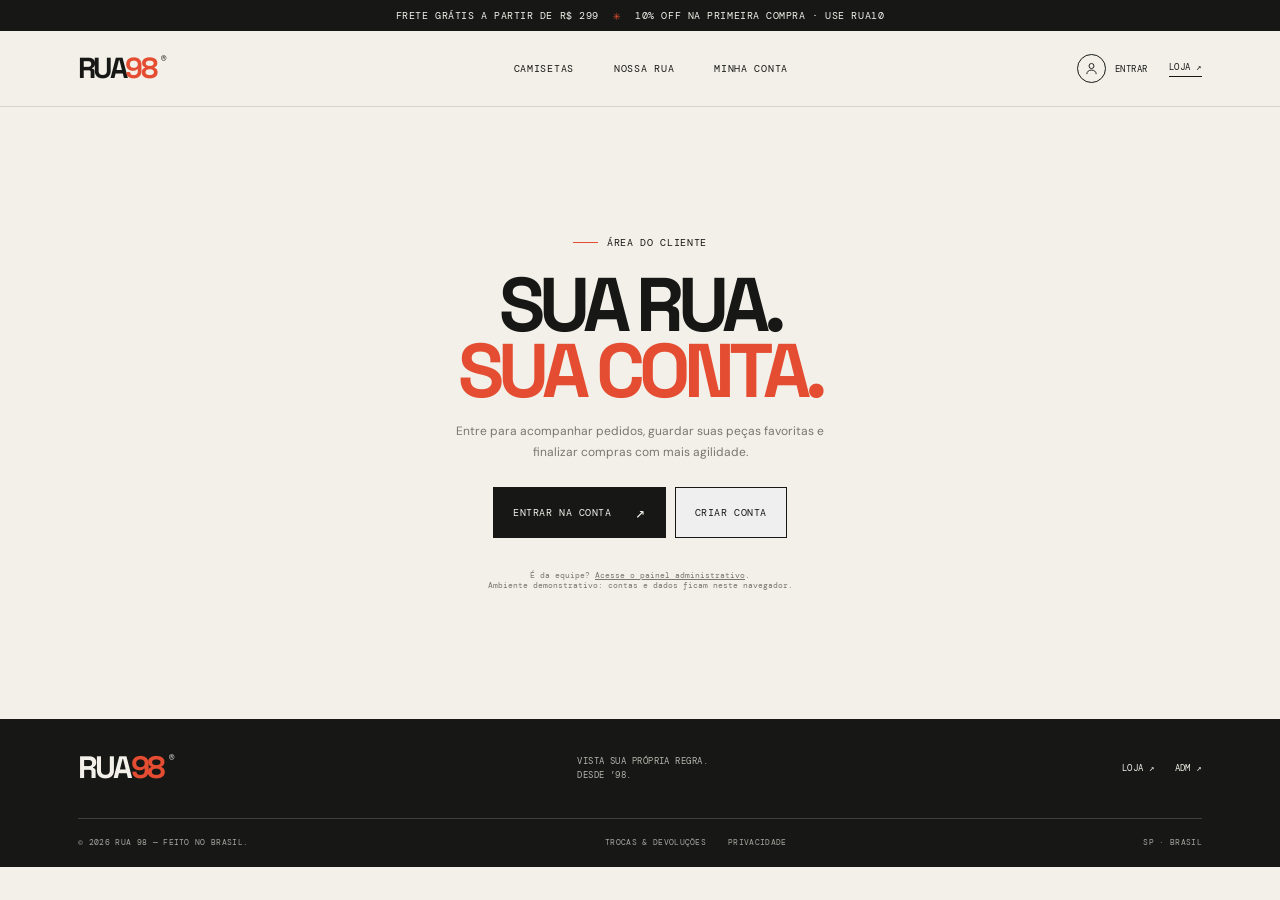
==== conta.html @ 3a85a9a6 "Save source and v2 conversation for issue #3 Run: 42922839187 Generation: 42922839187-1794360842082" ====
<!doctype html>
<html lang="pt-BR">
<head>
  <meta charset="utf-8">
  <meta name="viewport" content="width=device-width, initial-scale=1">
  <meta name="theme-color" content="#f2f0e9">
  <meta name="description" content="Sua conta RUA 98: pedidos, favoritos e dados pessoais.">
  <link rel="icon" href="data:image/svg+xml,%3Csvg xmlns='http://www.w3.org/2000/svg' viewBox='0 0 64 64'%3E%3Crect width='64' height='64' fill='%23171816'/%3E%3Ctext x='7' y='45' font-size='34' font-family='Arial' font-weight='700' fill='%23e44d32'%3ER98%3C/text%3E%3C/svg%3E">
  <title>Minha conta — RUA 98</title>
  <link rel="preconnect" href="https://fonts.googleapis.com">
  <link rel="preconnect" href="https://fonts.gstatic.com" crossorigin>
  <link href="https://fonts.googleapis.com/css2?family=DM+Mono:wght@400;500&family=DM+Sans:wght@400;500;600;700;800&family=Space+Grotesk:wght@400;500;600;700&display=swap" rel="stylesheet">
  <link rel="stylesheet" href="styles.css">
  <link rel="stylesheet" href="extras.css">
</head>
<body class="account-page">
  <div class="announcement"><span>FRETE GRÁTIS A PARTIR DE R$ 299</span><span class="announcement-dot">✳</span><span>10% OFF NA PRIMEIRA COMPRA · USE RUA10</span></div>
  <header class="site-header">
    <a class="wordmark" href="index.html" aria-label="RUA 98 início">RUA<span>98</span><i>®</i></a>
    <nav class="main-nav" aria-label="Navegação"><a href="index.html#colecao">CAMISETAS</a><a href="index.html#manifesto">NOSSA RUA</a><a href="conta.html">MINHA CONTA</a></nav>
    <div class="header-actions">
      <a class="account-header-link" href="index.html#colecao">LOJA ↗</a>
    </div>
  </header>

  <main class="account-shell">
    <section class="account-guest" id="account-guest" hidden>
      <div class="account-guest-card">
        <span class="eyebrow"><span class="eyebrow-line"></span> ÁREA DO CLIENTE</span>
        <h1>SUA RUA.<br><span>SUA CONTA.</span></h1>
        <p>Entre para acompanhar pedidos, guardar suas peças favoritas e finalizar compras com mais agilidade.</p>
        <div class="account-guest-actions">
          <button class="button button-dark" type="button" id="guest-login">ENTRAR NA CONTA <span>↗</span></button>
          <button class="button" type="button" id="guest-register">CRIAR CONTA</button>
        </div>
        <div class="account-admin-note">É da equipe? <a href="admin.html">Acesse o painel administrativo</a>.<br>Ambiente demonstrativo: contas e dados ficam neste navegador.</div>
      </div>
    </section>

    <div id="account-app" hidden>
      <section class="account-hero">
        <div class="account-hero-inner">
          <div>
            <div class="eyebrow"><span class="eyebrow-line"></span> MINHA CONTA · RUA 98</div>
            <h1>SUA RUA,<br><span>SUAS REGRAS.</span></h1>
            <p id="hero-greeting">Tudo o que é seu, no mesmo lugar: pedidos, peças salvas e seus dados.</p>
          </div>
          <div class="account-identity">
            <div class="account-avatar-lg" id="hero-avatar">R</div>
            <div class="account-identity-info">
              <b id="hero-name">—</b>
              <span id="hero-email">—</span>
              <a id="hero-admin-link" href="admin.html" hidden>PAINEL ADM ↗</a>
            </div>
            <button class="account-logout-link" type="button" id="hero-logout">SAIR</button>
          </div>
        </div>
        <div class="account-stats">
          <div class="account-stat"><b id="stat-orders">0</b><span>PEDIDOS</span></div>
          <div class="account-stat"><b id="stat-favorites">0</b><span>FAVORITOS</span></div>
          <div class="account-stat"><b class="green" id="stat-spent">R$ 0</b><span>TOTAL GASTO</span></div>
          <div class="account-stat"><b id="stat-since">2026</b><span>NA RUA DESDE</span></div>
        </div>
      </section>

      <section class="account-main">
        <nav class="account-nav" aria-label="Seções da conta">
          <button type="button" data-pane="overview" class="active">VISÃO GERAL <span>01</span></button>
          <button type="button" data-pane="orders">MEUS PEDIDOS <span id="nav-orders">0</span></button>
          <button type="button" data-pane="favorites">FAVORITOS <span id="nav-favs">0</span></button>
          <button type="button" data-pane="profile">MEUS DADOS <span>↗</span></button>
          <a class="admin-nav-link" id="admin-nav-link" href="admin.html" hidden>PAINEL ADM ↗</a>
        </nav>
        <div class="account-content">
          <div class="account-pane" data-pane="overview" id="pane-overview"></div>
          <div class="account-pane" data-pane="orders" id="pane-orders" hidden></div>
          <div class="account-pane" data-pane="favorites" id="pane-favorites" hidden></div>
          <div class="account-pane" data-pane="profile" id="pane-profile" hidden>
            <div class="account-pane-title"><div><h2>MEUS DADOS.</h2><p>MANTENHA SEU UNIFORME EM DIA.</p></div></div>
            <div class="account-card">
              <h3>Dados pessoais e entrega</h3>
              <p>Essas informações agilizam o checkout. Seu e-mail de acesso não pode ser alterado nesta demonstração.</p>
              <form class="account-form-grid" id="profile-form" novalidate>
                <label>NOME<input name="name" autocomplete="name" required></label>
                <label>E-MAIL<input name="email" disabled></label>
                <label>TELEFONE<input name="phone" autocomplete="tel" placeholder="(11) 99999-9999"></label>
                <label>CEP<input name="zip" autocomplete="postal-code" placeholder="00000-000"></label>
                <label class="span-2">ENDEREÇO<input name="address" autocomplete="street-address" placeholder="Rua, avenida, número"></label>
                <label>CIDADE<input name="city" autocomplete="address-level2"></label>
                <label>ESTADO<input name="state" maxlength="2" autocomplete="address-level1" placeholder="SP"></label>
                <div class="account-card-actions span-2">
                  <button class="button button-dark" type="submit">SALVAR DADOS <span>↗</span></button>
                  <span class="account-inline-message" id="profile-message" hidden></span>
                </div>
              </form>
            </div>
            <div class="account-card">
              <h3>Segurança</h3>
              <p>Troque sua senha periodicamente. Nesta demo, tudo é armazenado localmente no navegador.</p>
              <form class="account-form-grid" id="password-form" novalidate>
                <label class="span-2">SENHA ATUAL<input type="password" name="current" autocomplete="current-password" required></label>
                <label>NOVA SENHA<input type="password" name="next" autocomplete="new-password" minlength="6" required></label>
                <label>CONFIRMAR NOVA SENHA<input type="password" name="confirm" autocomplete="new-password" minlength="6" required></label>
                <div class="account-card-actions span-2">
                  <button class="button" type="submit">ALTERAR SENHA <span>↗</span></button>
                  <span class="account-inline-message" id="password-message" hidden></span>
                </div>
              </form>
            </div>
          </div>
        </div>
      </section>
    </div>
  </main>

  <footer>
    <div class="footer-top">
      <a class="wordmark footer-logo" href="index.html">RUA<span>98</span><i>®</i></a>
      <p>VISTA SUA PRÓPRIA REGRA.<br>DESDE ’98.</p>
      <div class="social-links"><a href="index.html" aria-label="Voltar à loja">LOJA ↗</a><a href="admin.html" aria-label="Painel administrativo">ADM ↗</a></div>
    </div>
    <div class="footer-bottom"><span>© 2026 RUA 98 — FEITO NO BRASIL.</span><div><a href="index.html">TROCAS & DEVOLUÇÕES</a><a href="index.html">PRIVACIDADE</a></div><span>SP · BRASIL</span></div>
  </footer>

  <div class="toast" role="status" aria-live="polite"></div>
  <script src="store.js"></script>
  <script src="auth-ui.js"></script>
  <script src="account.js"></script>
</body>
</html>
---- styles.css ----
@import url('https://fonts.googleapis.com/css2?family=Archivo+Black&display=swap');
:root{--paper:#f2f0e9;--ink:#171816;--muted:#77776f;--red:#e44d32;--line:#d5d3ca;--green:#d6e363;--mono:'DM Mono',monospace;--sans:'DM Sans',sans-serif;--display:'Space Grotesk',sans-serif}*{box-sizing:border-box}html{scroll-behavior:smooth;scroll-padding-top:82px}body{margin:0;background:var(--paper);color:var(--ink);font-family:var(--sans);-webkit-font-smoothing:antialiased}button,input{font:inherit}button,a{-webkit-tap-highlight-color:transparent}a{color:inherit;text-decoration:none}button{color:inherit}.announcement{height:31px;background:var(--ink);color:var(--paper);display:flex;align-items:center;justify-content:center;gap:14px;font:10px var(--mono);letter-spacing:.055em}.announcement b{color:var(--green);font-weight:500}.announcement-dot{color:var(--red);font-size:13px}.site-header{height:76px;padding:0 6.1%;display:flex;align-items:center;justify-content:space-between;border-bottom:1px solid var(--line);position:relative;z-index:10;background:var(--paper)}.wordmark{font:700 29px/.9 var(--display);letter-spacing:-.09em;position:relative}.wordmark span{color:var(--red)}.wordmark i{font:9px var(--mono);position:absolute;right:-11px;top:-3px;letter-spacing:0}.main-nav{display:flex;gap:40px;margin-left:70px}.main-nav a,.text-link{font:10px var(--mono);letter-spacing:.07em}.main-nav a{transition:color .2s}.main-nav a:hover,.text-link:hover{color:var(--red)}.header-actions{display:flex;align-items:center;gap:21px}.icon-btn{width:30px;height:34px;background:none;border:0;padding:4px;cursor:pointer;position:relative}.icon-btn svg{width:21px;height:21px;fill:none;stroke:currentColor;stroke-width:1.5}.cart-count{position:absolute;right:-5px;top:0;width:16px;height:16px;border-radius:50%;background:var(--red);color:white;display:grid;place-items:center;font:9px var(--mono)}.menu-toggle{display:none}.search-panel{display:none;position:absolute;z-index:12;top:107px;left:0;right:0;background:var(--paper);padding:24px 12%;border-bottom:1px solid var(--line);box-shadow:0 15px 25px #17181612}.search-panel.open{display:block}.search-panel label,.newsletter-form label{font:10px var(--mono);letter-spacing:.08em}.search-row{display:flex;border-bottom:1px solid var(--ink);margin-top:7px}.search-row input{border:0;background:none;outline:0;flex:1;padding:13px 0;font:20px var(--display)}.search-submit{border:0;background:none;font:10px var(--mono);cursor:pointer}.hero{padding:0 6.1%;min-height:570px;display:grid;grid-template-columns:1fr .95fr;position:relative;overflow:hidden}.hero-copy{padding:75px 0 46px;display:flex;flex-direction:column;align-items:flex-start;z-index:1}.eyebrow{display:flex;align-items:center;gap:9px;font:10px var(--mono);letter-spacing:.065em}.eyebrow-line{width:25px;height:1px;background:var(--red)}h1,h2,h3,p{margin-top:0}.hero h1{font:700 clamp(58px,7.7vw,107px)/.84 var(--display);letter-spacing:-.09em;margin:36px 0 23px}.hero h1 span{color:var(--red)}.hero-copy>p{font-size:15px;line-height:1.55;color:#55554f;margin-bottom:26px}.button{min-height:51px;padding:0 19px;display:inline-flex;align-items:center;justify-content:center;gap:24px;border:1px solid var(--ink);font:10px var(--mono);letter-spacing:.055em;cursor:pointer;transition:background .2s,color .2s,border .2s}.button-dark{background:var(--ink);color:var(--paper)}.button-dark:hover{background:var(--red);border-color:var(--red)}.button span{font-size:16px}.hero-footnote{display:flex;align-items:center;gap:12px;margin-top:auto;font:9px var(--mono);letter-spacing:.06em}.hero-footnote-line{height:1px;width:62px;background:var(--red)}.hero-image{position:relative;overflow:hidden;background:#d3d0c7;min-height:570px}.hero-image>img{width:100%;height:100%;position:absolute;inset:0;object-fit:cover;object-position:center 36%;filter:saturate(.78)}.hero-image:after{content:'';position:absolute;inset:45% 0 0;background:linear-gradient(transparent,#14130f8c)}.hero-sticker{width:104px;height:104px;border-radius:50%;background:var(--green);position:absolute;z-index:2;right:8%;top:9%;display:flex;flex-direction:column;justify-content:center;align-items:center;transform:rotate(12deg);font:9px var(--mono);line-height:1.1;text-align:center}.hero-sticker b{font:700 30px/.95 var(--display);letter-spacing:-.09em}.hero-image-caption{position:absolute;z-index:2;bottom:25px;left:25px;right:25px;display:flex;justify-content:space-between;color:#fff;font:9px/1.35 var(--mono);letter-spacing:.08em}.hero-index{position:absolute;right:2.5%;bottom:32px;writing-mode:vertical-rl;font:9px var(--mono);letter-spacing:.1em;color:var(--muted)}.ticker{height:52px;background:var(--red);overflow:hidden;display:flex;align-items:center;color:var(--paper)}.ticker-track{white-space:nowrap;display:flex;align-items:center;justify-content:space-around;min-width:100%;gap:35px;font:700 15px var(--display);letter-spacing:.02em;animation:marquee 26s linear infinite}.ticker-track b{font-size:18px;color:var(--green)}@keyframes marquee{to{transform:translateX(-22%)}}.section-wrap{padding:92px 6.1% 98px}.section-heading{display:flex;justify-content:space-between;align-items:flex-end}.section-heading h2,.manifesto h2,.newsletter h2{font:700 clamp(40px,5vw,63px)/.92 var(--display);letter-spacing:-.075em;margin:20px 0 0}.section-heading h2 span,.manifesto h2 span,.newsletter h2 span{color:var(--red)}.text-link{display:inline-flex;align-items:center;gap:14px;padding-bottom:5px;border-bottom:1px solid var(--ink)}.text-link span{font-size:14px}.collection-toolbar{display:flex;align-items:center;justify-content:space-between;margin:39px 0 20px;border-bottom:1px solid var(--line);padding-bottom:15px}.filter-list{display:flex;gap:9px}.filter-chip{border:1px solid var(--line);background:transparent;padding:10px 13px;font:9px var(--mono);letter-spacing:.045em;cursor:pointer;transition:.2s}.filter-chip span{margin-left:7px;color:var(--red)}.filter-chip.active,.filter-chip:hover{background:var(--ink);border-color:var(--ink);color:var(--paper)}.results-count{font:9px var(--mono);color:var(--muted);letter-spacing:.04em}.product-grid{display:grid;grid-template-columns:repeat(4,1fr);gap:18px}.product-card{min-width:0}.product-image{height:clamp(240px,32vw,420px);position:relative;overflow:hidden;background:#e1ded5}.product-image>img{width:100%;height:100%;display:block;object-fit:cover;transition:transform .65s cubic-bezier(.2,.7,.2,1);filter:saturate(.78)}.product-card:hover .product-image>img{transform:scale(1.045)}.product-tag{position:absolute;left:12px;top:12px;background:var(--green);padding:7px 8px;font:8px var(--mono);letter-spacing:.04em}.tag-new{background:var(--red);color:white}.tag-limited{background:var(--ink);color:white}.favorite-btn{position:absolute;right:11px;top:10px;width:31px;height:31px;background:var(--paper);border:0;border-radius:50%;display:grid;place-items:center;cursor:pointer}.favorite-btn svg{width:17px;height:17px;fill:none;stroke:var(--ink);stroke-width:1.4}.favorite-btn.active svg{fill:var(--red);stroke:var(--red)}.quick-add{position:absolute;bottom:0;left:0;right:0;transform:translateY(101%);height:44px;background:var(--ink);color:white;border:0;padding:0 13px;display:flex;align-items:center;justify-content:space-between;font:9px var(--mono);letter-spacing:.06em;cursor:pointer;transition:transform .25s}.product-card:hover .quick-add,.quick-add:focus{transform:translateY(0)}.quick-add:hover{background:var(--red)}.quick-add span{font-size:17px}.product-info{display:flex;justify-content:space-between;gap:9px;margin-top:14px;align-items:flex-start}.product-info h3{font:600 13px var(--display);letter-spacing:.01em;margin:0 0 4px}.product-subtitle{font:8px var(--mono);letter-spacing:.04em;color:var(--muted)}.product-price{font:12px var(--mono);white-space:nowrap}.product-meta{display:flex;align-items:center;justify-content:space-between;margin-top:13px;padding-top:10px;border-top:1px solid var(--line);font:8px var(--mono);color:var(--muted);letter-spacing:.025em}.swatches{display:flex;gap:5px}.swatch{width:11px;height:11px;border-radius:50%;border:1px solid #7775}.swatch.black{background:#242522}.swatch.cream{background:#e8e4d8}.swatch.red{background:#bd4a3a}.swatch.green{background:#737656}.swatch.blue{background:#344a65}.empty-products{text-align:center;padding:70px;font:12px var(--mono)}.clear-search{display:block;margin:16px auto 0;background:none;border:0;border-bottom:1px solid;font:10px var(--mono);padding:7px;cursor:pointer}.mobile-collection-link{display:none}.manifesto{min-height:530px;background:#1a1b18;color:var(--paper);display:grid;grid-template-columns:1.05fr .95fr}.manifesto-image{position:relative;min-height:530px;overflow:hidden}.manifesto-image img{width:100%;height:100%;position:absolute;object-fit:cover;filter:saturate(.55) brightness(.78)}.image-label{position:absolute;bottom:20px;left:6.1%;font:9px var(--mono);letter-spacing:.1em}.manifesto-copy{position:relative;padding:80px 10% 70px 12%;overflow:hidden}.manifesto h2{font-size:clamp(47px,5.6vw,74px);margin:29px 0 24px}.manifesto-copy>p{max-width:345px;color:#b9b8b1;font-size:13px;line-height:1.75;margin-bottom:25px}.manifesto .text-link{border-color:#9c9b95;font-size:9px}.manifesto-mark{position:absolute;right:8%;bottom:-31px;color:#ffffff0a;font:700 180px/.9 var(--display);letter-spacing:-.1em}.manifesto-mark span{font:30px var(--mono);vertical-align:top}.values{display:grid;grid-template-columns:repeat(3,1fr);padding:70px 10.2%;gap:7%;border-bottom:1px solid var(--line)}.values>div{position:relative;padding-left:28px}.value-number{position:absolute;left:0;top:3px;color:var(--red);font:10px var(--mono)}.values h3{font:600 19px/1.05 var(--display);letter-spacing:-.04em;margin:0 0 12px}.values p{font-size:11px;color:var(--muted);line-height:1.6;margin:0;max-width:210px}.newsletter{position:relative;padding:75px 10.2%;display:flex;align-items:center;justify-content:space-between;overflow:hidden}.newsletter h2{font-size:52px;margin:20px 0 14px}.newsletter>div>p{font-size:12px;color:var(--muted);margin:0}.newsletter-form{width:37%;max-width:400px;position:relative;z-index:1}.email-row{display:flex;border-bottom:1px solid var(--ink);margin-top:8px}.email-row input{flex:1;min-width:0;border:0;outline:0;background:none;padding:11px 0;font:14px var(--display)}.email-row button{border:0;background:none;font-size:23px;cursor:pointer}.form-note{font:8px var(--mono);color:var(--muted);display:block;margin-top:10px;letter-spacing:.05em}.newsletter-star{position:absolute;right:3.5%;top:20px;color:#e44d3217;font-size:185px;line-height:1}footer{background:var(--ink);color:var(--paper);padding:35px 6.1% 20px}.footer-top{display:flex;align-items:center;justify-content:space-between;padding-bottom:35px;border-bottom:1px solid #ffffff2b}.footer-logo{font-size:31px}.footer-top p{font:9px/1.6 var(--mono);letter-spacing:.05em;color:#b5b4ac;margin:0}.social-links{display:flex;gap:20px}.social-links a,.footer-bottom{font:9px var(--mono);letter-spacing:.04em}.social-links a:hover,.footer-bottom a:hover{color:var(--green)}.footer-bottom{padding-top:18px;display:flex;justify-content:space-between;color:#a6a69e;font-size:8px}.footer-bottom div{display:flex;gap:22px}.drawer-scrim{position:fixed;inset:0;background:#111b;z-index:30;opacity:0;visibility:hidden;transition:.25s}.cart-drawer{position:fixed;z-index:31;right:0;top:0;height:100dvh;width:min(450px,100%);background:var(--paper);transform:translateX(102%);transition:transform .3s ease;display:flex;flex-direction:column;padding:27px 28px}.cart-open .drawer-scrim{opacity:1;visibility:visible}.cart-open .cart-drawer{transform:translateX(0)}.drawer-header{display:flex;justify-content:space-between;align-items:flex-start;border-bottom:1px solid var(--line);padding-bottom:19px}.drawer-header .eyebrow{font-size:8px}.drawer-header h2{font:700 29px var(--display);letter-spacing:-.06em;margin:11px 0 0}.drawer-header h2 span{font:12px var(--mono);color:var(--muted);letter-spacing:0}.close-drawer{font-size:30px;background:none;border:0;cursor:pointer;font-weight:300}.cart-items{overflow:auto;flex:1}.cart-line{display:grid;grid-template-columns:78px 1fr auto;gap:14px;padding:17px 0;border-bottom:1px solid var(--line)}.cart-line img{width:78px;height:96px;object-fit:cover;background:#ddd}.cart-line h3{font:600 12px var(--display);margin:2px 0 6px}.cart-line p{font:8px var(--mono);color:var(--muted);margin:0}.cart-line-price{font:11px var(--mono);white-space:nowrap}.cart-line-controls{display:flex;align-items:center;gap:10px;margin-top:14px}.qty-btn{width:23px;height:23px;border:1px solid var(--line);background:none;cursor:pointer}.qty-number{font:10px var(--mono)}.remove-item{margin-left:auto;border:0;background:none;text-decoration:underline;color:var(--muted);font:8px var(--mono);cursor:pointer}.cart-empty{text-align:center;margin:auto}.cart-empty>span{font-size:39px;color:var(--red)}.cart-empty h3{font:700 29px/.95 var(--display);letter-spacing:-.06em;margin:15px 0 9px}.cart-empty p{font-size:12px;color:var(--muted);margin-bottom:20px}.cart-empty .button{width:100%}.cart-footer{border-top:1px solid var(--line);padding-top:17px}.shipping-progress{font:8px var(--mono);letter-spacing:.03em}.progress-track{height:3px;background:var(--line);margin-top:9px}.progress-track i{height:100%;width:0;background:var(--red);display:block;transition:width .2s}.subtotal{display:flex;justify-content:space-between;margin:18px 0;font:10px var(--mono)}.subtotal b{font-weight:500}.checkout-btn{width:100%;justify-content:space-between}.checkout-note{display:block;text-align:center;font:7px var(--mono);color:var(--muted);margin-top:10px}.cart-footer:has(+.x){display:none}.cart-drawer:not(.has-items) .cart-footer{display:none}.cart-drawer.has-items .cart-empty{display:none}.toast{position:fixed;z-index:50;bottom:22px;left:50%;transform:translate(-50%,20px);padding:13px 19px;background:var(--ink);color:white;font:10px var(--mono);opacity:0;visibility:hidden;transition:.25s;white-space:nowrap}.toast.show{opacity:1;visibility:visible;transform:translate(-50%,0)}
@media(max-width:900px){.hero{min-height:510px}.hero-copy{padding-top:65px}.hero-image{min-height:510px}.product-grid{grid-template-columns:repeat(2,1fr);gap:32px 16px}.product-image{height:clamp(300px,54vw,500px)}.manifesto-copy{padding-left:9%;padding-right:7%}.values{padding-left:7%;padding-right:7%;gap:4%}.section-wrap{padding-top:75px;padding-bottom:80px}}
@media(max-width:600px){.announcement{height:28px;font-size:8px;gap:8px}.announcement-dot{font-size:11px}.site-header{height:64px;padding:0 5%}.menu-toggle{display:flex;flex-direction:column;justify-content:center;gap:5px;order:-1;width:25px}.menu-toggle span{display:block;width:19px;height:1px;background:var(--ink)}.wordmark{font-size:25px;margin-left:-13px}.header-actions{gap:12px}.icon-btn{width:27px}.main-nav{display:none;position:absolute;left:0;right:0;top:64px;background:var(--paper);margin:0;padding:25px 6%;border-bottom:1px solid var(--line);flex-direction:column;gap:21px}.main-nav.open{display:flex}.main-nav a{font-size:11px}.search-panel{top:92px;padding:20px 6%}.hero{display:flex;flex-direction:column;padding:0;min-height:0}.hero-copy{padding:48px 6% 30px;min-height:405px}.hero h1{font-size:clamp(61px,16vw,86px);margin:29px 0 20px}.hero-copy>p{font-size:13px}.hero .button{min-height:47px}.hero-footnote{margin-top:30px}.hero-image{min-height:420px;height:112vw;max-height:520px;margin-left:8%;width:92%}.hero-image>img{object-position:center 37%}.hero-sticker{width:86px;height:86px;right:7%;top:7%;font-size:8px}.hero-sticker b{font-size:25px}.hero-index{display:none}.ticker{height:43px}.ticker-track{font-size:12px;gap:22px}.section-wrap{padding:63px 5% 65px}.section-heading h2{font-size:46px}.section-heading>.desktop-link{display:none}.collection-toolbar{margin:27px 0 17px;align-items:flex-end;gap:8px}.filter-list{gap:5px;flex-wrap:wrap}.filter-chip{font-size:8px;padding:9px 8px}.filter-chip span{margin-left:3px}.results-count{font-size:7px;white-space:nowrap;padding-bottom:8px}.product-grid{gap:28px 11px}.product-image{height:59vw;min-height:205px;max-height:350px}.product-tag{left:7px;top:7px;padding:6px;font-size:7px}.favorite-btn{right:7px;top:7px;width:27px;height:27px}.favorite-btn svg{width:15px}.quick-add{transform:translateY(0);height:37px;padding:0 8px;font-size:7px}.quick-add span{font-size:14px}.product-info{margin-top:10px;gap:4px}.product-info h3{font-size:10px}.product-subtitle{font-size:7px;display:block;max-width:155px;line-height:1.4}.product-price{font-size:10px}.product-meta{margin-top:9px;padding-top:8px;font-size:6px}.swatch{width:9px;height:9px}.mobile-collection-link{display:flex;margin:33px auto 0;width:100%;min-height:48px}.manifesto{display:flex;flex-direction:column}.manifesto-image{min-height:350px;height:94vw}.manifesto-copy{padding:56px 8% 65px}.manifesto h2{font-size:57px;margin:24px 0 20px}.manifesto-copy>p{font-size:12px}.manifesto-mark{font-size:135px}.values{padding:45px 7%;grid-template-columns:1fr;gap:26px}.values>div{padding-left:30px}.values h3{font-size:17px;margin-bottom:7px}.values p{max-width:270px;font-size:10px}.newsletter{padding:55px 7%;display:block}.newsletter h2{font-size:48px}.newsletter>div>p{font-size:11px;max-width:240px;line-height:1.5}.newsletter-form{width:100%;margin-top:30px}.newsletter-star{font-size:125px;right:-15px;top:16px}footer{padding:28px 6% 17px}.footer-top{display:grid;grid-template-columns:1fr auto;gap:17px;padding-bottom:25px}.footer-top p{grid-column:1;grid-row:2}.social-links{grid-column:2;grid-row:1 / span 2;align-self:center;gap:11px}.social-links a{font-size:8px}.footer-bottom{font-size:7px;flex-wrap:wrap;gap:11px}.footer-bottom div{order:3;width:100%;justify-content:space-between;gap:8px}.footer-bottom div a{font-size:7px}.cart-drawer{padding:22px 20px}.cart-line{grid-template-columns:67px 1fr auto;gap:10px}.cart-line img{width:67px;height:84px}}
.size-picker{position:absolute;inset:auto 0 0;background:var(--ink);color:var(--paper);padding:10px 12px;z-index:3}.size-picker>span{display:block;font:8px var(--mono);letter-spacing:.08em;margin-bottom:8px}.size-picker>div{display:flex;gap:7px}.size-picker button{flex:1;background:transparent;color:var(--paper);border:1px solid #ffffff65;padding:8px 4px;font:10px var(--mono);cursor:pointer}.size-picker button:hover,.size-picker button:focus{background:var(--green);border-color:var(--green);color:var(--ink)}
@media(hover:none){.quick-add{transform:translateY(0)}}
---- extras.css ----
/* RUA 98 — autenticação, conta do cliente e checkout */
[hidden] { display: none !important; }
body.auth-open,
body.checkout-open { overflow: hidden; }

/* ---------- menu da conta no header ---------- */
.account-wrap { position: relative; }
.account-btn {
  display: flex; align-items: center; gap: 9px; background: none; border: 0;
  padding: 4px 0; cursor: pointer;
}
.account-avatar {
  width: 29px; height: 29px; border-radius: 50%; border: 1px solid var(--ink);
  display: grid; place-items: center; font: 500 10px var(--mono); overflow: hidden;
  transition: background .2s, color .2s;
}
.account-avatar svg { width: 15px; height: 15px; fill: none; stroke: currentColor; stroke-width: 1.5; }
.account-avatar.filled { background: var(--ink); color: var(--paper); }
.account-btn:hover .account-avatar { background: var(--red); border-color: var(--red); color: white; }
.account-label { font: 9px var(--mono); letter-spacing: .06em; max-width: 80px; overflow: hidden; text-overflow: ellipsis; white-space: nowrap; }
.account-menu {
  position: absolute; right: -6px; top: calc(100% + 17px); width: 286px; background: var(--ink);
  color: var(--paper); z-index: 40; padding: 20px; box-shadow: 0 20px 50px #17181638;
}
.account-menu[hidden] { display: none; }
.account-hello { display: flex; flex-direction: column; gap: 5px; padding-bottom: 16px; border-bottom: 1px solid #ffffff26; }
.account-hello .eyebrow { font-size: 7px; color: var(--green); }
.account-hello b { font: 600 18px var(--display); letter-spacing: -.03em; }
.account-email { font: 8px var(--mono); color: #a9a8a0; overflow: hidden; text-overflow: ellipsis; }
.account-menu a, .account-logout {
  display: flex; align-items: center; justify-content: space-between; width: 100%;
  background: none; border: 0; border-bottom: 1px solid #ffffff1c; color: var(--paper);
  padding: 13px 0; font: 9px var(--mono); letter-spacing: .045em; text-align: left; cursor: pointer;
}
.account-menu a:hover, .account-logout:hover { color: var(--green); }
.account-menu a span { font-size: 13px; }
.account-menu .account-admin { color: var(--green); }
.account-logout { color: #ed8a79; border-bottom: 0; padding-bottom: 2px; }

/* ---------- modal de login ---------- */
.auth-scrim, .checkout-scrim {
  position: fixed; inset: 0; background: #10110f9e; z-index: 60; opacity: 0; visibility: hidden;
  transition: opacity .25s, visibility .25s; backdrop-filter: blur(3px);
}
.auth-scrim.open, .checkout-scrim.open { opacity: 1; visibility: visible; }
.auth-modal {
  position: fixed; z-index: 61; top: 50%; left: 50%; transform: translate(-50%, -46%);
  width: min(430px, calc(100% - 32px)); max-height: calc(100dvh - 40px); overflow: auto;
  background: var(--paper); padding: 38px 38px 24px; opacity: 0; visibility: hidden;
  transition: opacity .25s, transform .25s, visibility .25s; box-shadow: 0 30px 80px #00000038;
}
.auth-modal.open { opacity: 1; visibility: visible; transform: translate(-50%, -50%); }
.auth-close, .checkout-close {
  position: absolute; right: 15px; top: 9px; background: none; border: 0;
  font: 300 31px var(--display); cursor: pointer; line-height: 1; padding: 4px;
}
.auth-brand { font: 700 22px/.9 var(--display); letter-spacing: -.09em; margin-bottom: 24px; }
.auth-brand span { color: var(--red); }
.auth-brand i { font: 7px var(--mono); vertical-align: super; margin-left: 2px; }
.auth-eyebrow { font-size: 8px; }
.auth-title { font: 700 43px/.9 var(--display); letter-spacing: -.075em; margin: 14px 0 19px; }
.auth-title span { color: var(--red); }
.auth-message {
  background: var(--green); padding: 10px 12px; font: 8.5px/1.5 var(--mono);
  margin: 0 0 18px; letter-spacing: .02em;
}
.auth-message[hidden] { display: none; }
.auth-tabs { display: flex; border-bottom: 1px solid var(--line); margin-bottom: 20px; }
.auth-tabs button {
  flex: 1; padding: 11px 4px; background: none; border: 0; border-bottom: 2px solid transparent;
  font: 9px var(--mono); letter-spacing: .06em; cursor: pointer; color: var(--muted);
}
.auth-tabs button.active { border-color: var(--ink); color: var(--ink); }
.auth-form { display: flex; flex-direction: column; }
.auth-form[hidden] { display: none; }
.auth-form label {
  display: flex; flex-direction: column; gap: 6px; margin-bottom: 14px;
  font: 8px var(--mono); letter-spacing: .06em;
}
.auth-form input {
  border: 1px solid var(--line); background: #fffdf8; padding: 12px 11px;
  font: 14px var(--display); outline: 0; border-radius: 0; color: var(--ink);
}
.auth-form input:focus { border-color: var(--ink); }
.auth-form input::placeholder { color: #a3a29a; }
.auth-error {
  background: #f7d9d2; color: #952f1e; padding: 9px 11px; margin: 0 0 13px;
  font: 8.5px/1.5 var(--mono);
}
.auth-error[hidden] { display: none; }
.auth-submit { width: 100%; justify-content: space-between; margin-top: 2px; }
.auth-submit:disabled { opacity: .65; cursor: wait; }
.auth-demo {
  border: 0; background: none; text-decoration: underline; font: 8px var(--mono);
  letter-spacing: .05em; color: var(--muted); padding: 12px 0 0; cursor: pointer;
}
.auth-demo:hover { color: var(--red); }
.auth-note { font: 8px/1.7 var(--mono); color: var(--muted); margin: 12px 0 0; letter-spacing: .015em; }
.auth-note b { font-weight: 500; color: var(--ink); }
.auth-trust {
  margin: 22px -38px -24px; padding: 11px 12px; background: #e7e4da; color: #817f75;
  display: flex; align-items: center; justify-content: center; gap: 9px;
  font: 6.5px var(--mono); letter-spacing: .05em;
}
.auth-trust span { color: var(--red); font-size: 9px; }

/* ---------- filtro de coleção ---------- */
.toolbar-right { display: flex; align-items: center; gap: 23px; }
.collection-select-wrap { display: flex; align-items: center; gap: 8px; font: 8px var(--mono); color: var(--muted); }
.collection-select-wrap select {
  border: 0; border-bottom: 1px solid var(--ink); background: transparent; border-radius: 0;
  padding: 5px 18px 5px 0; font: 8px var(--mono); color: var(--ink); outline: 0; cursor: pointer;
}
.product-price s { display: block; color: var(--muted); font-size: 9px; margin-top: 3px; }
.collection-name { max-width: 95px; overflow: hidden; text-overflow: ellipsis; white-space: nowrap; text-transform: uppercase; }
.quick-add:disabled { background: #53544f; cursor: not-allowed; }

/* ---------- checkout ---------- */
.checkout-modal {
  position: fixed; z-index: 61; top: 50%; left: 50%; transform: translate(-50%, -46%);
  width: min(920px, calc(100% - 36px)); max-height: calc(100dvh - 48px); overflow: auto;
  background: var(--paper); padding: 34px 38px 38px; opacity: 0; visibility: hidden;
  transition: opacity .25s, transform .25s, visibility .25s; box-shadow: 0 30px 80px #00000042;
}
.checkout-modal.open { opacity: 1; visibility: visible; transform: translate(-50%, -50%); }
.checkout-head { display: flex; justify-content: space-between; align-items: flex-start; border-bottom: 1px solid var(--line); padding-bottom: 21px; }
.checkout-head .eyebrow { font-size: 8px; }
.checkout-head h2 { font: 700 38px/.9 var(--display); letter-spacing: -.07em; margin: 13px 0 0; }
.checkout-head h2 span { color: var(--red); }
.checkout-grid { display: grid; grid-template-columns: .92fr 1.08fr; gap: 42px; padding-top: 25px; }
.checkout-summary .eyebrow, .checkout-form > .eyebrow { font-size: 8px; }
.checkout-lines { margin-top: 13px; border-top: 1px solid var(--line); }
.checkout-line { display: grid; grid-template-columns: 53px 1fr auto; gap: 11px; padding: 11px 0; border-bottom: 1px solid var(--line); align-items: center; }
.checkout-line img { width: 53px; height: 64px; object-fit: cover; background: #ddd; }
.checkout-line b { display: block; font: 600 10.5px var(--display); margin-bottom: 4px; }
.checkout-line span { font: 7px var(--mono); color: var(--muted); letter-spacing: .02em; }
.checkout-line strong { font: 10px var(--mono); font-weight: 400; }
.checkout-totals { padding: 16px 0 0; font: 9px var(--mono); }
.checkout-totals > div { display: flex; justify-content: space-between; margin-bottom: 9px; color: var(--muted); }
.checkout-totals b { font-weight: 500; color: var(--ink); }
.checkout-totals .checkout-total { border-top: 1px solid var(--ink); margin-top: 13px; padding-top: 12px; color: var(--ink); font-size: 10px; }
.checkout-totals .checkout-total b { font-size: 15px; }
.checkout-secure { font: 7px/1.5 var(--mono); color: var(--muted); margin: 17px 0 0; letter-spacing: .02em; }
.checkout-form { border-left: 1px solid var(--line); padding-left: 36px; }
.checkout-fields { display: grid; grid-template-columns: 1fr 1fr; gap: 12px 13px; margin-top: 13px; }
.checkout-fields label { display: flex; flex-direction: column; gap: 5px; font: 7.5px var(--mono); letter-spacing: .04em; color: var(--muted); }
.checkout-fields .span-2 { grid-column: span 2; }
.checkout-fields input {
  border: 1px solid var(--line); background: #fffdf8; padding: 10px; font: 12px var(--display);
  outline: 0; border-radius: 0; color: var(--ink); width: 100%;
}
.checkout-fields input:focus { border-color: var(--ink); }
.checkout-payment-label { display: flex; gap: 7px; align-items: center; margin: 22px 0 9px; }
.checkout-payment-label i { font-style: normal; background: var(--green); color: var(--ink); padding: 2px 4px; font-size: 6px; }
.payment-options { display: flex; gap: 7px; }
.payment-options label { flex: 1; position: relative; cursor: pointer; }
.payment-options input { position: absolute; opacity: 0; }
.payment-options span {
  display: block; border: 1px solid var(--line); padding: 10px 4px; text-align: center;
  font: 8px var(--mono); transition: .18s;
}
.payment-options input:checked + span { background: var(--ink); color: var(--paper); border-color: var(--ink); }
.checkout-error { background: #f7d9d2; color: #952f1e; padding: 8px 10px; font: 8px var(--mono); margin: 12px 0 0; }
.checkout-error[hidden] { display: none; }
.checkout-submit { width: 100%; margin-top: 17px; justify-content: space-between; }
.checkout-success { text-align: center; padding: 42px 20px 26px; max-width: 520px; margin: auto; }
.checkout-success-star { display: block; color: var(--red); font-size: 40px; margin-bottom: 12px; }
.checkout-success h3 { font: 700 45px/.9 var(--display); letter-spacing: -.07em; margin: 16px 0 15px; }
.checkout-success h3 span { color: var(--red); }
.checkout-success p { font-size: 12px; line-height: 1.8; color: var(--muted); }
.checkout-success-actions { display: flex; gap: 9px; justify-content: center; margin-top: 22px; flex-wrap: wrap; }

/* ---------- página minha conta ---------- */
.account-page { background: var(--paper); }
.account-header-actions { display: flex; align-items: center; gap: 18px; }
.account-header-link { font: 9px var(--mono); letter-spacing: .05em; border-bottom: 1px solid var(--ink); padding-bottom: 3px; }
.account-shell { min-height: 65vh; }
.account-hero { background: var(--ink); color: var(--paper); padding: 62px 6.1% 0; overflow: hidden; position: relative; }
.account-hero:after {
  content: '98'; position: absolute; right: 1%; bottom: -60px; font: 700 300px/.8 var(--display);
  letter-spacing: -.1em; color: #ffffff06; pointer-events: none;
}
.account-hero-inner { display: flex; align-items: flex-end; justify-content: space-between; gap: 35px; position: relative; z-index: 1; padding-bottom: 37px; }
.account-hero .eyebrow { color: var(--green); font-size: 9px; }
.account-hero h1 { font: 700 clamp(48px, 6.4vw, 87px)/.86 var(--display); letter-spacing: -.08em; margin: 22px 0 0; }
.account-hero h1 span { color: var(--red); }
.account-hero p { font-size: 12px; color: #b9b8b1; margin: 18px 0 0; max-width: 370px; line-height: 1.65; }
.account-identity { display: flex; align-items: center; gap: 15px; min-width: 240px; padding-bottom: 4px; }
.account-avatar-lg {
  width: 63px; height: 63px; border-radius: 50%; border: 1px solid #ffffff45; display: grid;
  place-items: center; font: 600 21px var(--display); color: var(--green); flex: none;
}
.account-identity-info { display: flex; flex-direction: column; gap: 4px; }
.account-identity-info b { font: 600 14px var(--display); }
.account-identity-info span { font: 8px var(--mono); color: #a8a79f; }
.account-identity .account-logout-link {
  border: 1px solid #ffffff3b; background: none; color: var(--paper); padding: 9px 11px;
  font: 7px var(--mono); letter-spacing: .04em; cursor: pointer; margin-left: auto;
}
.account-identity .account-logout-link:hover { background: var(--red); border-color: var(--red); }
.account-stats { display: grid; grid-template-columns: repeat(4, 1fr); border-top: 1px solid #ffffff24; position: relative; z-index: 1; }
.account-stat { padding: 19px 0 22px; border-right: 1px solid #ffffff1c; display: flex; align-items: baseline; gap: 11px; }
.account-stat:last-child { border-right: 0; }
.account-stat b { font: 600 28px var(--display); letter-spacing: -.055em; white-space: nowrap; }
.account-stat span { font: 8px var(--mono); color: #9f9e96; letter-spacing: .04em; white-space: nowrap; flex: none; }
.account-stat b.green { color: var(--green); }
.account-main { padding: 38px 6.1% 90px; display: grid; grid-template-columns: 185px 1fr; gap: 44px; align-items: start; }
.account-nav { display: flex; flex-direction: column; position: sticky; top: 20px; }
.account-nav button {
  text-align: left; background: none; border: 0; border-bottom: 1px solid var(--line);
  padding: 14px 4px; font: 9px var(--mono); letter-spacing: .05em; cursor: pointer; color: var(--muted);
  display: flex; justify-content: space-between; align-items: center;
}
.account-nav button span { font-size: 8px; color: #aaa89e; }
.account-nav button:hover { color: var(--ink); }
.account-nav button.active { color: var(--ink); border-bottom-color: var(--ink); }
.account-nav button.active:before { content: '↗'; color: var(--red); margin-right: 6px; }
.account-nav .admin-nav-link { color: var(--red); text-decoration: none; }
.account-pane { min-height: 300px; }
.account-pane[hidden] { display: none; }
.account-pane-title { display: flex; align-items: flex-end; justify-content: space-between; gap: 20px; margin-bottom: 21px; }
.account-pane-title h2 { font: 700 30px/.95 var(--display); letter-spacing: -.055em; margin: 0; }
.account-pane-title p { font: 9px var(--mono); color: var(--muted); margin: 7px 0 0; }
.account-pane-title .text-link { font-size: 8px; }
.account-welcome { background: #e9e6dc; padding: 25px 27px; margin-bottom: 22px; display: flex; justify-content: space-between; gap: 20px; align-items: center; }
.account-welcome h3 { font: 600 19px/1.15 var(--display); letter-spacing: -.035em; margin: 0 0 6px; }
.account-welcome p { font-size: 11px; line-height: 1.55; color: var(--muted); margin: 0; max-width: 460px; }
.account-welcome .button { flex: none; min-height: 42px; font-size: 8px; }
.account-order { border: 1px solid var(--line); margin-bottom: 13px; background: #f7f5ee; }
.account-order-head { display: flex; align-items: center; justify-content: space-between; gap: 15px; padding: 14px 17px; border-bottom: 1px solid var(--line); }
.account-order-number { font: 600 12px var(--display); letter-spacing: -.01em; }
.account-order-date { font: 7.5px var(--mono); color: var(--muted); display: block; margin-top: 4px; }
.order-status { padding: 6px 8px; font: 7px var(--mono); letter-spacing: .04em; background: #dedbd1; white-space: nowrap; }
.order-status.pago { background: var(--green); }
.order-status.enviado { background: #c9d9e8; }
.order-status.entregue { background: var(--ink); color: var(--paper); }
.order-status.cancelado { background: #f0c8bf; color: #8d2c1b; }
.account-order-body { padding: 4px 17px; }
.account-order-item { display: grid; grid-template-columns: 42px 1fr auto; gap: 11px; align-items: center; padding: 10px 0; border-bottom: 1px solid #e2dfd6; }
.account-order-item:last-child { border-bottom: 0; }
.account-order-item img { width: 42px; height: 51px; object-fit: cover; background: #ddd; }
.account-order-item b { display: block; font: 600 10px var(--display); }
.account-order-item span { font: 7px var(--mono); color: var(--muted); }
.account-order-item strong { font: 9px var(--mono); font-weight: 400; }
.account-order-foot { display: flex; justify-content: space-between; padding: 11px 17px; border-top: 1px solid var(--line); font: 9px var(--mono); }
.account-order-foot b { font-size: 12px; }
.account-empty { border: 1px dashed var(--line); padding: 45px 25px; text-align: center; color: var(--muted); }
.account-empty span { display: block; color: var(--red); font-size: 29px; margin-bottom: 12px; }
.account-empty h3 { font: 600 22px/.95 var(--display); letter-spacing: -.05em; color: var(--ink); margin: 0 0 9px; }
.account-empty p { font-size: 11px; margin: 0 0 18px; }
.favorite-grid { display: grid; grid-template-columns: repeat(3, 1fr); gap: 19px; }
.favorite-card { border: 1px solid var(--line); background: #f7f5ee; }
.favorite-card img { width: 100%; height: 210px; object-fit: cover; display: block; }
.favorite-card-info { padding: 12px; }
.favorite-card-info h3 { font: 600 11px var(--display); margin: 0 0 4px; }
.favorite-card-info span { font: 8px var(--mono); color: var(--muted); }
.favorite-card-actions { display: flex; justify-content: space-between; align-items: center; margin-top: 11px; padding-top: 10px; border-top: 1px solid var(--line); }
.favorite-card-actions a, .favorite-card-actions button { background: none; border: 0; padding: 0; font: 7.5px var(--mono); letter-spacing: .03em; cursor: pointer; border-bottom: 1px solid; }
.favorite-card-actions button { color: var(--red); border-color: transparent; }
.account-card { border: 1px solid var(--line); padding: 23px 25px; margin-bottom: 17px; background: #f8f6ef; }
.account-card h3 { font: 600 17px var(--display); letter-spacing: -.035em; margin: 0 0 4px; }
.account-card > p { font-size: 10px; line-height: 1.6; color: var(--muted); margin: 0 0 18px; }
.account-form-grid { display: grid; grid-template-columns: 1fr 1fr; gap: 12px 15px; }
.account-form-grid label { display: flex; flex-direction: column; gap: 5px; font: 7.5px var(--mono); letter-spacing: .04em; color: var(--muted); }
.account-form-grid .span-2 { grid-column: span 2; }
.account-form-grid input {
  border: 1px solid var(--line); background: #fffdf8; padding: 10px; font: 12px var(--display);
  outline: 0; border-radius: 0; width: 100%; color: var(--ink);
}
.account-form-grid input:focus { border-color: var(--ink); }
.account-form-grid input:disabled { background: #ece9e0; color: var(--muted); }
.account-card-actions { display: flex; align-items: center; gap: 14px; margin-top: 16px; flex-wrap: wrap; }
.account-card-actions .button { min-height: 44px; font-size: 8px; }
.account-inline-message { font: 8px var(--mono); color: var(--green); }
.account-inline-message.error { color: var(--red); }
.account-guest { min-height: 68vh; display: grid; place-items: center; padding: 55px 6%; }
.account-guest-card { max-width: 560px; text-align: center; }
.account-guest-card .eyebrow { justify-content: center; }
.account-guest-card h1 { font: 700 clamp(45px, 7vw, 76px)/.87 var(--display); letter-spacing: -.08em; margin: 23px 0 17px; }
.account-guest-card h1 span { color: var(--red); }
.account-guest-card p { font-size: 12px; line-height: 1.7; color: var(--muted); max-width: 390px; margin: 0 auto 25px; }
.account-guest-actions { display: flex; gap: 9px; justify-content: center; flex-wrap: wrap; }
.account-admin-note { margin-top: 32px; font: 8px var(--mono); color: var(--muted); }
.account-admin-note a { text-decoration: underline; }

@media (max-width: 1000px) {
  .account-label { display: none; }
  .account-main { grid-template-columns: 150px 1fr; gap: 27px; }
  .favorite-grid { grid-template-columns: repeat(2, 1fr); }
  .checkout-grid { grid-template-columns: 1fr; gap: 25px; }
  .checkout-form { border-left: 0; border-top: 1px solid var(--line); padding-left: 0; padding-top: 24px; }
}

@media (max-width: 700px) {
  .auth-modal { padding: 31px 23px 20px; }
  .auth-title { font-size: 38px; }
  .auth-trust { margin: 20px -23px -20px; }
  .checkout-modal { padding: 26px 20px 28px; max-height: calc(100dvh - 22px); width: calc(100% - 20px); }
  .checkout-head h2 { font-size: 32px; }
  .checkout-fields { gap: 10px; }
  .checkout-success h3 { font-size: 37px; }
  .toolbar-right { gap: 9px; flex-direction: column; align-items: flex-end; }
  .collection-select-wrap span { display: none; }
  .account-hero { padding: 43px 6% 0; }
  .account-hero-inner { display: block; padding-bottom: 26px; }
  .account-hero h1 { font-size: 48px; }
  .account-hero p { font-size: 11px; }
  .account-identity { margin-top: 23px; min-width: 0; }
  .account-avatar-lg { width: 51px; height: 51px; font-size: 17px; }
  .account-stats { grid-template-columns: 1fr 1fr; }
  .account-stat { padding: 14px 0; }
  .account-stat:nth-child(2) { border-right: 0; }
  .account-stat b { font-size: 23px; }
  .account-main { display: block; padding: 22px 5% 65px; }
  .account-nav { flex-direction: row; overflow-x: auto; position: static; margin-bottom: 25px; border-bottom: 1px solid var(--line); }
  .account-nav button { border-bottom: 2px solid transparent; white-space: nowrap; padding: 11px 9px; }
  .account-nav button.active { border-bottom-color: var(--ink); }
  .account-nav button.active:before { content: ''; margin: 0; }
  .account-nav button span { display: none; }
  .account-nav .admin-nav-link { display: none; }
  .account-pane-title { display: block; }
  .account-pane-title .text-link { margin-top: 10px; }
  .account-welcome { display: block; padding: 19px; }
  .account-welcome .button { margin-top: 15px; }
  .account-form-grid { grid-template-columns: 1fr; }
  .account-form-grid .span-2 { grid-column: auto; }
  .account-card { padding: 18px; }
  .favorite-grid { gap: 11px; }
  .favorite-card img { height: 155px; }
  .favorite-card-info { padding: 9px; }
  .account-order-head { padding: 11px 12px; }
  .account-order-body { padding: 2px 12px; }
  .account-order-foot { padding: 10px 12px; }
  .account-guest-card h1 { font-size: 49px; }
}

@media (max-width: 600px) {
  .announcement { white-space: nowrap; overflow: hidden; padding: 0 4%; justify-content: center; }
  .announcement > span:nth-child(3) { display: none; }
  .announcement > span:first-child { overflow: hidden; text-overflow: ellipsis; max-width: 88%; }
  .announcement-dot { flex: none; }
  .collection-select-wrap span { display: inline; font-size: 6.5px; }
  .toolbar-right { gap: 4px; }
  .collection-select-wrap select { font-size: 7px; }
}

@media (max-width: 380px) {
  .account-label, .account-email { display: none; }
  .header-actions { gap: 8px; }
  .account-avatar { width: 26px; height: 26px; }
}
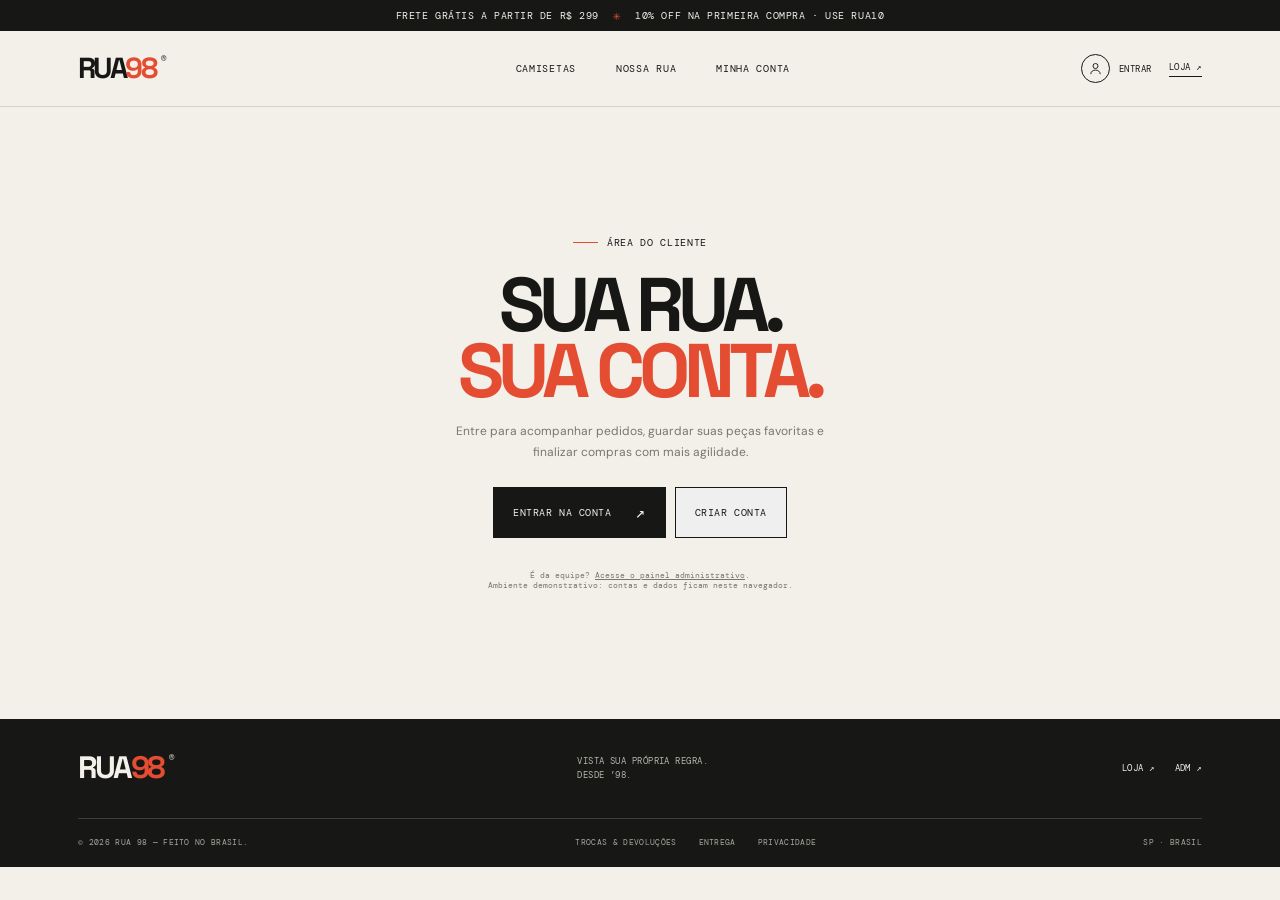
==== commit 122ab42d: "Save source and v2 conversation for issue #6 Run: 43228229777 Generation: 43228229777-1794494878252" ====
--- a/conta.html
+++ b/conta.html
@@ -98,6 +98,7 @@
               <h3>Segurança</h3>
               <p>Troque sua senha periodicamente. Nesta demo, tudo é armazenado localmente no navegador.</p>
               <form class="account-form-grid" id="password-form" novalidate>
+                <input type="email" name="username" autocomplete="username" hidden aria-hidden="true" tabindex="-1">
                 <label class="span-2">SENHA ATUAL<input type="password" name="current" autocomplete="current-password" required></label>
                 <label>NOVA SENHA<input type="password" name="next" autocomplete="new-password" minlength="6" required></label>
                 <label>CONFIRMAR NOVA SENHA<input type="password" name="confirm" autocomplete="new-password" minlength="6" required></label>
@@ -119,7 +120,7 @@
       <p>VISTA SUA PRÓPRIA REGRA.<br>DESDE ’98.</p>
       <div class="social-links"><a href="index.html" aria-label="Voltar à loja">LOJA ↗</a><a href="admin.html" aria-label="Painel administrativo">ADM ↗</a></div>
     </div>
-    <div class="footer-bottom"><span>© 2026 RUA 98 — FEITO NO BRASIL.</span><div><a href="index.html">TROCAS & DEVOLUÇÕES</a><a href="index.html">PRIVACIDADE</a></div><span>SP · BRASIL</span></div>
+    <div class="footer-bottom"><span>© 2026 RUA 98 — FEITO NO BRASIL.</span><div><a href="index.html#footer" data-info="returns">TROCAS & DEVOLUÇÕES</a><a href="index.html#footer" data-info="shipping">ENTREGA</a><a href="index.html#footer" data-info="privacy">PRIVACIDADE</a></div><span>SP · BRASIL</span></div>
   </footer>
 
   <div class="toast" role="status" aria-live="polite"></div>
--- a/extras.css
+++ b/extras.css
@@ -149,7 +149,12 @@
   border: 1px solid var(--line); background: #fffdf8; padding: 10px; font: 12px var(--display);
   outline: 0; border-radius: 0; color: var(--ink); width: 100%;
 }
+.checkout-fields select {
+  border: 1px solid var(--line); background: #fffdf8; padding: 10px; font: 12px var(--display);
+  outline: 0; border-radius: 0; color: var(--ink); width: 100%; height: 39px; cursor: pointer;
+}
 .checkout-fields input:focus { border-color: var(--ink); }
+.checkout-fields select:focus { border-color: var(--ink); }
 .checkout-payment-label { display: flex; gap: 7px; align-items: center; margin: 22px 0 9px; }
 .checkout-payment-label i { font-style: normal; background: var(--green); color: var(--ink); padding: 2px 4px; font-size: 6px; }
 .payment-options { display: flex; gap: 7px; }
@@ -299,7 +304,10 @@
   .checkout-head h2 { font-size: 32px; }
   .checkout-fields { gap: 10px; }
   .checkout-success h3 { font-size: 37px; }
-  .toolbar-right { gap: 9px; flex-direction: column; align-items: flex-end; }
+  .collection-toolbar { flex-wrap: wrap; align-items: center; row-gap: 10px; }
+  .filter-list { flex: 1 1 100%; }
+  .toolbar-right { width: 100%; gap: 8px; flex-direction: row; align-items: center; justify-content: space-between; }
+  .results-count { padding-bottom: 0; }
   .collection-select-wrap span { display: none; }
   .account-hero { padding: 43px 6% 0; }
   .account-hero-inner { display: block; padding-bottom: 26px; }
@@ -349,3 +357,220 @@
   .header-actions { gap: 8px; }
   .account-avatar { width: 26px; height: 26px; }
 }
+
+/* ---------- detalhes do produto ---------- */
+body.product-open,
+body.info-open { overflow: hidden; }
+.product-scrim,
+.info-scrim {
+  position: fixed; inset: 0; background: #10110f9e; z-index: 55; opacity: 0; visibility: hidden;
+  transition: opacity .25s, visibility .25s; backdrop-filter: blur(3px);
+}
+.info-scrim { z-index: 58; }
+.product-scrim.open,
+.info-scrim.open { opacity: 1; visibility: visible; }
+.product-modal {
+  position: fixed; z-index: 56; top: 50%; left: 50%; transform: translate(-50%, -46%);
+  width: min(980px, calc(100% - 36px)); max-height: calc(100dvh - 48px); overflow: auto;
+  background: var(--paper); padding: 0; opacity: 0; visibility: hidden;
+  transition: opacity .25s, transform .25s, visibility .25s; box-shadow: 0 30px 80px #00000042;
+}
+.product-modal.open { opacity: 1; visibility: visible; transform: translate(-50%, -50%); }
+.product-close,
+.info-close {
+  position: absolute; right: 15px; top: 9px; z-index: 2; background: none; border: 0;
+  font: 300 31px var(--display); cursor: pointer; line-height: 1; padding: 4px;
+}
+.product-close { color: var(--paper); background: #171816b8; width: 38px; height: 38px; top: 14px; right: 14px; padding: 0; }
+.product-close:hover { background: var(--red); }
+.product-detail-grid { display: grid; grid-template-columns: 1fr 1fr; }
+.product-detail-media { position: relative; min-height: 470px; background: #ddd9cf; overflow: hidden; }
+.product-detail-media img { width: 100%; height: 100%; position: absolute; inset: 0; object-fit: cover; filter: saturate(.82); }
+.product-detail-media .product-tag { position: absolute; left: 18px; top: 18px; z-index: 1; }
+.product-detail-media-label {
+  position: absolute; left: 18px; bottom: 16px; z-index: 1; color: #fff; background: #171816c4;
+  padding: 7px 9px; font: 7px var(--mono); letter-spacing: .08em;
+}
+.product-detail-copy { padding: 48px 42px 38px; display: flex; flex-direction: column; align-items: flex-start; }
+.product-detail-copy .eyebrow { font-size: 8px; color: var(--muted); }
+.product-detail-copy h2 { font: 700 clamp(34px, 4vw, 54px)/.88 var(--display); letter-spacing: -.075em; margin: 18px 0 10px; }
+.product-detail-subtitle { font: 9px var(--mono); letter-spacing: .06em; color: var(--muted); margin: 0 0 16px; }
+.product-detail-price { font: 500 24px var(--mono); letter-spacing: -.03em; }
+.product-detail-price s { font-size: 12px; color: var(--muted); margin-left: 10px; }
+.product-detail-description { font-size: 12px; line-height: 1.75; color: #5d5c55; margin: 18px 0 16px; max-width: 390px; }
+.product-detail-meta {
+  display: flex; gap: 18px; width: 100%; padding: 11px 0; border-top: 1px solid var(--line);
+  border-bottom: 1px solid var(--line); font: 7px var(--mono); color: var(--muted); letter-spacing: .04em;
+}
+.product-detail-stock { font: 7.5px var(--mono); letter-spacing: .04em; color: #6c7a24; margin-top: 14px; }
+.product-detail-stock.is-low { color: var(--red); }
+.product-detail-stock.is-out { color: var(--muted); }
+.product-detail-label { font: 8px var(--mono); letter-spacing: .06em; margin-top: 19px; }
+.product-size-grid { display: flex; gap: 7px; margin-top: 9px; }
+.product-size-grid button {
+  width: 45px; height: 40px; border: 1px solid var(--line); background: transparent;
+  font: 10px var(--mono); cursor: pointer; transition: .18s;
+}
+.product-size-grid button:hover:not(:disabled) { border-color: var(--ink); }
+.product-size-grid button.selected { background: var(--ink); border-color: var(--ink); color: var(--paper); }
+.product-size-grid button:disabled { opacity: .35; cursor: not-allowed; }
+.product-detail-error { background: #f7d9d2; color: #952f1e; padding: 8px 10px; font: 8px var(--mono); margin: 12px 0 0; width: 100%; }
+.product-detail-actions { display: flex; gap: 8px; width: 100%; margin-top: 17px; flex-wrap: wrap; }
+.product-detail-actions .button { flex: 1 1 190px; min-height: 48px; justify-content: space-between; font-size: 8px; }
+.product-detail-add:disabled { background: #53544f; cursor: not-allowed; }
+.product-detail-favorite {
+  flex: 1 1 130px; min-height: 48px; border: 1px solid var(--line); background: transparent;
+  font: 8px var(--mono); letter-spacing: .04em; cursor: pointer; transition: .18s;
+}
+.product-detail-favorite:hover,
+.product-detail-favorite.active { border-color: var(--red); color: var(--red); }
+.size-guide-link {
+  background: none; border: 0; padding: 0 0 3px; margin-top: 16px; border-bottom: 1px solid var(--ink);
+  font: 7px var(--mono); letter-spacing: .05em; cursor: pointer;
+}
+.size-guide-link:hover { color: var(--red); border-color: var(--red); }
+.size-guide-link span { font-size: 11px; margin-left: 5px; }
+.product-detail-trust {
+  display: flex; flex-wrap: wrap; gap: 7px 16px; margin-top: 20px; padding-top: 13px;
+  border-top: 1px solid var(--line); font: 6.5px var(--mono); letter-spacing: .035em; color: var(--muted);
+}
+.product-related { border-top: 1px solid var(--line); padding: 21px 42px 28px; }
+.product-related-head { display: flex; justify-content: space-between; align-items: center; margin-bottom: 12px; }
+.product-related-head .eyebrow { font-size: 8px; }
+.product-related-head > span:last-child { font: 7px var(--mono); color: var(--muted); }
+.product-related-grid { display: grid; grid-template-columns: 1fr 1fr; gap: 10px; }
+.related-card {
+  display: grid; grid-template-columns: 68px 1fr; grid-template-rows: 1fr 1fr; column-gap: 11px;
+  align-items: center; text-align: left; background: #efede4; border: 1px solid transparent;
+  padding: 8px; cursor: pointer; transition: .18s; min-width: 0;
+}
+.related-card:hover { border-color: var(--ink); }
+.related-card img { width: 68px; height: 76px; object-fit: cover; grid-row: span 2; background: #ddd; }
+.related-card span { font: 600 9px var(--display); letter-spacing: .01em; align-self: end; overflow: hidden; text-overflow: ellipsis; white-space: nowrap; }
+.related-card b { font: 8px var(--mono); font-weight: 500; align-self: start; color: var(--muted); }
+.product-details {
+  background: none; border: 0; border-bottom: 1px solid #0000002e; padding: 0 0 2px; margin-top: 9px;
+  font: 7px var(--mono); letter-spacing: .05em; cursor: pointer;
+}
+.product-details:hover { color: var(--red); border-color: var(--red); }
+.product-details span { font-size: 10px; margin-left: 3px; }
+.product-image { cursor: zoom-in; }
+.product-image button { cursor: pointer; }
+
+/* ---------- cupom e resumo do checkout ---------- */
+.checkout-discount b { color: var(--red) !important; }
+.coupon-box { margin-top: 18px; padding-top: 14px; border-top: 1px solid var(--line); }
+.coupon-box > .eyebrow { font-size: 8px; }
+.coupon-row { display: flex; margin-top: 8px; border-bottom: 1px solid var(--ink); }
+.coupon-row input {
+  flex: 1; min-width: 0; border: 0; background: none; padding: 9px 0; outline: 0;
+  font: 11px var(--mono); letter-spacing: .04em; text-transform: uppercase;
+}
+.coupon-apply {
+  background: none; border: 0; font: 8px var(--mono); letter-spacing: .05em; cursor: pointer; padding: 0 0 0 10px;
+}
+.coupon-apply:hover { color: var(--red); }
+.coupon-hint { font: 7px/1.6 var(--mono); color: var(--muted); margin: 8px 0 0; letter-spacing: .02em; }
+.coupon-hint b { color: var(--ink); font-weight: 500; }
+.coupon-remove { background: none; border: 0; padding: 0; margin-left: 5px; font: inherit; color: var(--red); text-decoration: underline; cursor: pointer; }
+.coupon-error { background: #f7d9d2; color: #952f1e; padding: 7px 9px; font: 7.5px var(--mono); margin: 9px 0 0; }
+.checkout-success-saving {
+  display: inline-block; background: var(--green); padding: 7px 10px; margin: 3px 0 5px;
+  font: 7px var(--mono); letter-spacing: .04em;
+}
+.checkout-success-total { font: 9px var(--mono) !important; color: var(--muted) !important; margin: 12px 0 0 !important; }
+.checkout-success-total b { color: var(--ink) !important; font-size: 13px; margin-left: 7px; }
+
+/* ---------- modais informativos ---------- */
+.info-modal {
+  position: fixed; z-index: 59; top: 50%; left: 50%; transform: translate(-50%, -46%);
+  width: min(620px, calc(100% - 32px)); max-height: calc(100dvh - 40px); overflow: auto;
+  background: var(--paper); padding: 38px 38px 34px; opacity: 0; visibility: hidden;
+  transition: opacity .25s, transform .25s, visibility .25s; box-shadow: 0 30px 80px #00000042;
+}
+.info-modal.open { opacity: 1; visibility: visible; transform: translate(-50%, -50%); }
+.info-kicker { font-size: 8px; color: var(--red); }
+.info-title { font: 700 clamp(34px, 5vw, 48px)/.9 var(--display); letter-spacing: -.07em; margin: 14px 0 22px; }
+.info-title span { color: var(--red); }
+.info-body > p { font-size: 12px; line-height: 1.75; color: #5d5c55; margin: 0 0 16px; }
+.info-body > p b { color: var(--ink); font-weight: 600; }
+.info-steps { display: grid; grid-template-columns: repeat(3, 1fr); gap: 12px; border-top: 1px solid var(--line); border-bottom: 1px solid var(--line); padding: 17px 0; margin-bottom: 17px; }
+.info-steps > div { position: relative; padding-left: 27px; }
+.info-steps span { position: absolute; left: 0; top: 1px; color: var(--red); font: 8px var(--mono); }
+.info-steps b { display: block; font: 600 10px var(--display); margin-bottom: 5px; }
+.info-steps p { font-size: 9.5px; line-height: 1.55; color: var(--muted); margin: 0; }
+.info-facts { display: grid; grid-template-columns: repeat(3, 1fr); gap: 8px; margin: 18px 0; }
+.info-facts > div { background: #e9e6dc; padding: 13px 12px; }
+.info-facts span { display: block; font: 6.5px var(--mono); color: var(--muted); letter-spacing: .04em; margin-bottom: 5px; }
+.info-facts b { display: block; font: 600 10px/1.3 var(--display); }
+.info-note { font: 8px/1.7 var(--mono) !important; color: var(--muted) !important; border-top: 1px solid var(--line); padding-top: 13px; margin-top: 18px !important; }
+.size-table-wrap { overflow-x: auto; margin: 18px 0; }
+.size-table { width: 100%; border-collapse: collapse; font: 8px var(--mono); }
+.size-table th, .size-table td { border-bottom: 1px solid var(--line); padding: 10px 8px; text-align: left; }
+.size-table th { font-weight: 500; color: var(--muted); font-size: 7px; letter-spacing: .04em; }
+.size-table td:first-child { font-weight: 500; color: var(--red); }
+
+/* ---------- timeline de pedido ---------- */
+.order-track {
+  display: grid; grid-template-columns: repeat(4, 1fr); gap: 0; padding: 13px 17px;
+  background: #efede4; border-bottom: 1px solid var(--line);
+}
+.order-track-step { position: relative; display: flex; align-items: center; gap: 5px; color: #a5a39a; font: 6.5px var(--mono); letter-spacing: .03em; }
+.order-track-step:before { content: ''; position: absolute; left: 16px; right: -2px; top: 8px; height: 1px; background: #d5d3ca; }
+.order-track-step:last-child:before { display: none; }
+.order-track-step i { position: relative; z-index: 1; width: 17px; height: 17px; border-radius: 50%; display: grid; place-items: center; background: var(--paper); border: 1px solid #d5d3ca; font: 6px var(--mono); font-style: normal; }
+.order-track-step.done { color: var(--ink); }
+.order-track-step.done i { background: var(--ink); border-color: var(--ink); color: var(--paper); }
+.order-track-step.current b { color: var(--red); }
+.order-track.is-cancelled { display: block; padding: 10px 17px; color: #952f1e; font: 7px var(--mono); background: #f7d9d2; border-bottom: 1px solid var(--line); }
+.account-order-money { display: flex; align-items: baseline; gap: 11px; }
+.account-order-money small { font: 7px var(--mono); color: var(--red); }
+.account-order-foot b { font-size: 12px; }
+
+/* ---------- ajustes de filtro / ordenação ---------- */
+.toolbar-right { flex-wrap: wrap; justify-content: flex-end; row-gap: 8px; }
+.sort-select-wrap { white-space: nowrap; }
+
+@media (max-width: 700px) {
+  .product-modal { width: calc(100% - 18px); max-height: calc(100dvh - 18px); }
+  .product-detail-grid { grid-template-columns: 1fr; }
+  .product-detail-media { min-height: 230px; max-height: 38dvh; }
+  .product-detail-copy { padding: 27px 20px 24px; }
+  .product-detail-copy h2 { font-size: 37px; margin-top: 13px; }
+  .product-detail-description { font-size: 11px; margin: 14px 0 13px; }
+  .product-detail-price { font-size: 20px; }
+  .product-related { padding: 17px 20px 22px; }
+  .product-related-grid { grid-template-columns: 1fr; }
+  .related-card { grid-template-columns: 55px 1fr; }
+  .related-card img { width: 55px; height: 63px; }
+  .info-modal { padding: 31px 23px 26px; }
+  .info-title { font-size: 36px; }
+  .info-steps { grid-template-columns: 1fr; gap: 14px; }
+  .info-steps > div { padding-left: 25px; }
+  .info-facts { grid-template-columns: 1fr; }
+  .order-track { padding: 11px 12px; }
+  .order-track-step b { display: none; }
+  .order-track-step:before { left: 19px; }
+  .account-order-money { flex-direction: column; align-items: flex-end; gap: 2px; }
+  .toolbar-right { width: 100%; flex-wrap: wrap; justify-content: flex-start; gap: 10px 15px; }
+  .toolbar-right .results-count { margin-left: auto; }
+}
+
+/* ---------- atalho de favoritos no header ---------- */
+.favorites-toggle .favorites-count {
+  position: absolute; right: -6px; top: 0; min-width: 16px; height: 16px; padding: 0 3px;
+  border-radius: 9px; background: var(--green); color: var(--ink); display: grid; place-items: center;
+  font: 8px var(--mono);
+}
+.favorites-toggle.active { color: var(--red); }
+.favorites-toggle.active svg { fill: var(--red); stroke: var(--red); }
+.header-actions { gap: 17px; }
+
+@media (max-width: 700px) {
+  .header-actions { gap: 11px; }
+  .favorites-toggle .favorites-count { right: -7px; }
+}
+
+@media (max-width: 380px) {
+  .header-actions { gap: 8px; }
+}
